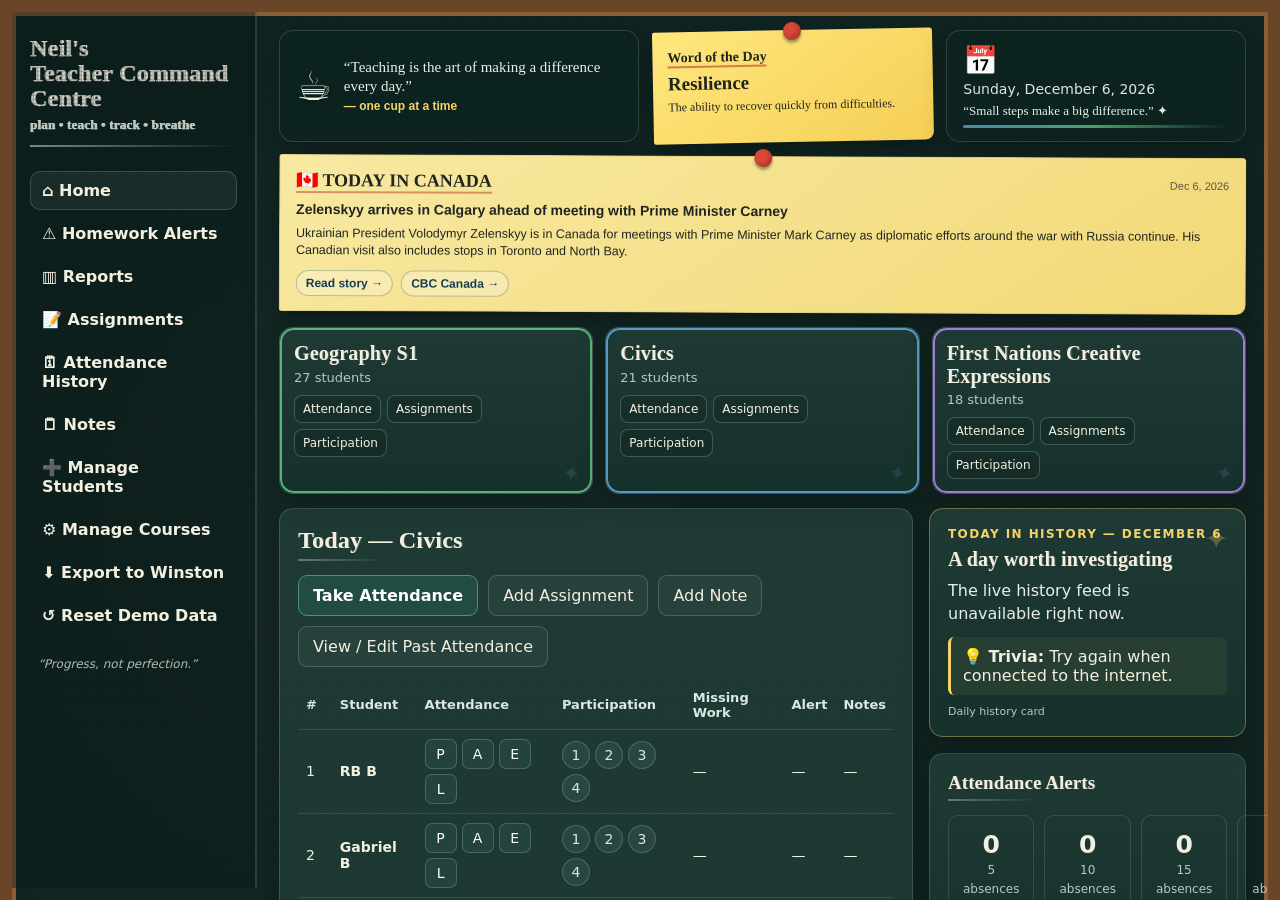
==== fresh-winston.html @ 2be501fc "Add uncached entry point for Winston export fix" ====
<!DOCTYPE html>
<html lang="en">
<head>
<meta charset="utf-8" />
<meta name="viewport" content="width=device-width,initial-scale=1,viewport-fit=cover" />
<meta name="theme-color" content="#102421">
<title>Neil's Teacher Command Centre</title>
<style>html,body{margin:0;width:100%;height:100%;background:#3e2919;overflow:hidden}iframe{display:block;width:100%;height:100%;border:0;background:#102421}</style>
</head>
<body>
<iframe id="shell" src="core.html?v=fresh-winston-v5-20260910" title="Teacher Command Centre"></iframe>
<script>
const shell=document.getElementById('shell');
function loadExtras(){
  const coreDoc=shell.contentDocument;if(!coreDoc||!coreDoc.body||coreDoc.getElementById('extrasLoader'))return;
  const marker=coreDoc.createElement('div');marker.id='extrasLoader';marker.hidden=true;coreDoc.body.appendChild(marker);
  const app=coreDoc.getElementById('app');
  const installBridge=()=>{const legacyDoc=app?.contentDocument;if(!legacyDoc||!legacyDoc.body||legacyDoc.getElementById('teacherApiBridge'))return false;const bridge=legacyDoc.createElement('script');bridge.id='teacherApiBridge';bridge.textContent=`window.ROSTERS=ROSTERS;window.KEY=KEY;window.esc=esc;window.renderAll=renderAll;window.absences=absences;window.state=state;`;legacyDoc.body.appendChild(bridge);return true;};
  function addScript(src,onload){const s=coreDoc.createElement('script');s.src=src;if(onload)s.onload=onload;coreDoc.body.appendChild(s)}
  let attempts=0;const timer=setInterval(()=>{if(installBridge()||++attempts>40){clearInterval(timer);addScript('v1-controls.js?v=fresh-v5',()=>{addScript('notes-export.js?v=fresh-v5',()=>{addScript('winston-share.js?v=fresh-v5')});addScript('roster-delete.js?v=fresh-v5');addScript('reminders.js?v=fresh-v5');addScript('navigation-fix.js?v=fresh-v5',()=>{addScript('student-sort.js?v=fresh-v5',()=>{addScript('attendance-ui-fix.js?v=fresh-v5',()=>{addScript('attendance-grid-entry.js?v=fresh-v5',()=>{addScript('assignment-edit.js?v=fresh-v5',()=>{addScript('assignment-calendar.js?v=fresh-v5');addScript('today-canada.js?v=fresh-v5');addScript('export-nav-fix.js?v=fresh-v5');addScript('history-refresh.js?v=fresh-v5');});});});});});});}},150);
}
function forceWinstonButton(){try{const core=shell.contentDocument,app=core&&core.getElementById('app'),d=app&&app.contentDocument,w=app&&app.contentWindow;if(!d||!w||!w.state)return;const old=d.getElementById('downloadWinstonJson');if(!old)return;if(old.dataset.inlineWinstonV5==='1')return;const btn=old.cloneNode(true);btn.id='downloadWinstonJson';btn.dataset.inlineWinstonV5='1';btn.textContent='↗ Send to Winston';old.replaceWith(btn);const section=d.getElementById('winstonExportView');const help=section&&section.querySelector('.export-top .history-help');if(help)help.textContent='Copy your current teacher data, then paste it directly into your ChatGPT conversation with Winston.';const card=btn.closest('.export-card');if(card){const h=card.querySelector('h3');if(h)h.textContent='Send to Winston';const p=card.querySelector('p');if(p)p.textContent='Copies attendance, participation, notes, missing work, and assignment data. Then return to ChatGPT, paste, and send — no downloaded file needed.';}btn.onclick=async function(e){e.preventDefault();e.stopPropagation();const payload=JSON.stringify({format:'teacher-command-centre-winston-export',version:5,exportedAt:new Date().toISOString(),teacherApp:{currentClass:w.currentClass,studentData:w.state},assignmentTracker:(()=>{try{return JSON.parse(w.localStorage.getItem('neil_teacher_assignments_v1'))||{}}catch(_){return{}}})()},null,2);try{await navigator.clipboard.writeText(payload);btn.textContent='✓ Copied — paste in ChatGPT';let s=d.getElementById('winstonSendStatus');if(!s){s=d.createElement('div');s.id='winstonSendStatus';btn.insertAdjacentElement('afterend',s)}s.textContent='Ready. Return to this ChatGPT conversation, press Ctrl+V, and send. Winston will reply “Yeah I got it.”';s.style.cssText='margin-top:10px;padding:10px 12px;border-radius:8px;border:1px solid rgba(99,214,139,.45);background:rgba(99,214,139,.08);font-size:13px';}catch(err){btn.textContent='Copy failed';alert('Clipboard access was blocked by the browser.');}}}catch(e){console.error(e)}}
shell.addEventListener('load',()=>{setTimeout(loadExtras,300);setTimeout(forceWinstonButton,1600)});setTimeout(loadExtras,1200);setInterval(forceWinstonButton,400);
</script>
</body>
</html>
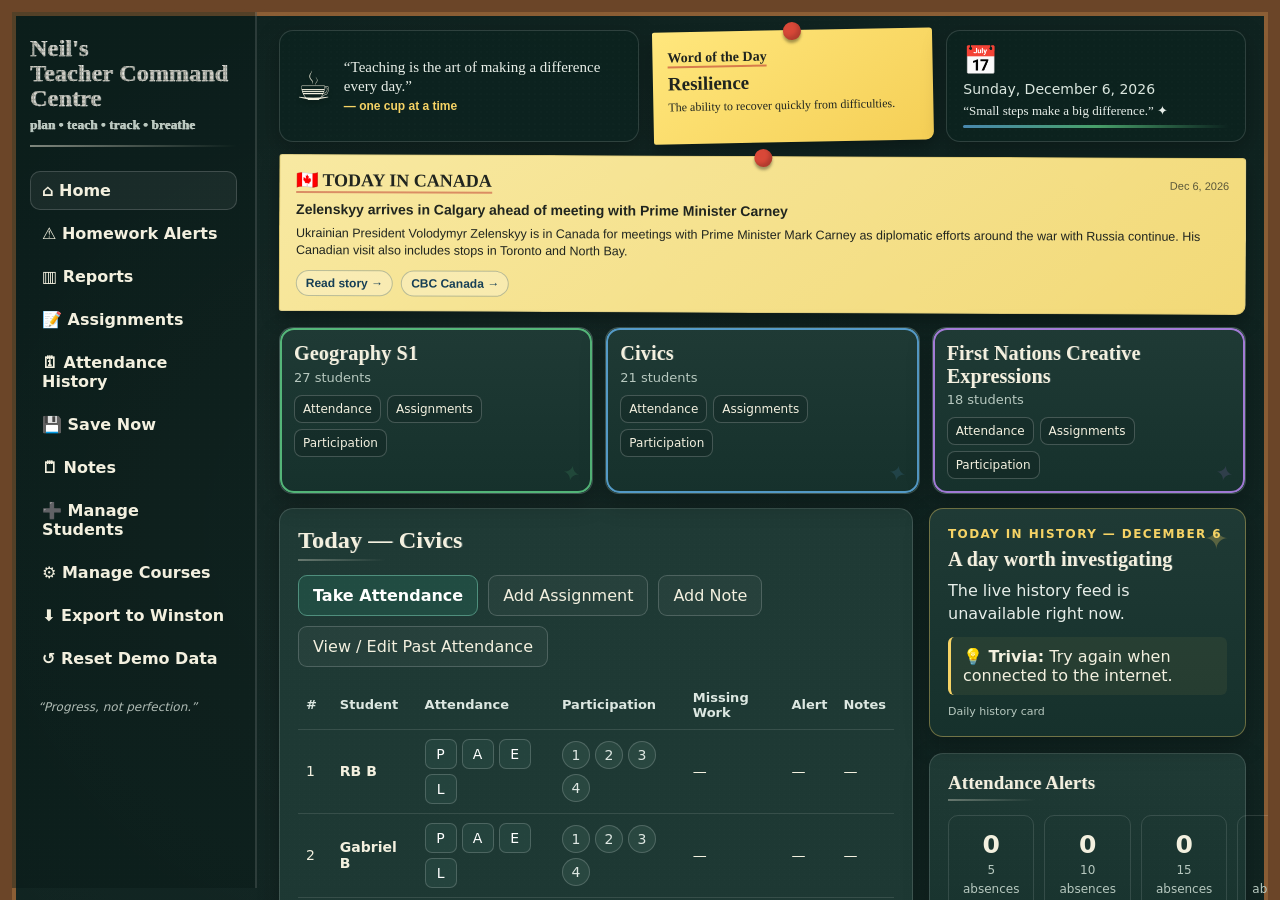
==== commit 1e3e7ab9: "Repair fresh Winston page and restore manual save" ====
--- a/fresh-winston.html
+++ b/fresh-winston.html
@@ -8,19 +8,6 @@
 <style>html,body{margin:0;width:100%;height:100%;background:#3e2919;overflow:hidden}iframe{display:block;width:100%;height:100%;border:0;background:#102421}</style>
 </head>
 <body>
-<iframe id="shell" src="core.html?v=fresh-winston-v5-20260910" title="Teacher Command Centre"></iframe>
-<script>
-const shell=document.getElementById('shell');
-function loadExtras(){
-  const coreDoc=shell.contentDocument;if(!coreDoc||!coreDoc.body||coreDoc.getElementById('extrasLoader'))return;
-  const marker=coreDoc.createElement('div');marker.id='extrasLoader';marker.hidden=true;coreDoc.body.appendChild(marker);
-  const app=coreDoc.getElementById('app');
-  const installBridge=()=>{const legacyDoc=app?.contentDocument;if(!legacyDoc||!legacyDoc.body||legacyDoc.getElementById('teacherApiBridge'))return false;const bridge=legacyDoc.createElement('script');bridge.id='teacherApiBridge';bridge.textContent=`window.ROSTERS=ROSTERS;window.KEY=KEY;window.esc=esc;window.renderAll=renderAll;window.absences=absences;window.state=state;`;legacyDoc.body.appendChild(bridge);return true;};
-  function addScript(src,onload){const s=coreDoc.createElement('script');s.src=src;if(onload)s.onload=onload;coreDoc.body.appendChild(s)}
-  let attempts=0;const timer=setInterval(()=>{if(installBridge()||++attempts>40){clearInterval(timer);addScript('v1-controls.js?v=fresh-v5',()=>{addScript('notes-export.js?v=fresh-v5',()=>{addScript('winston-share.js?v=fresh-v5')});addScript('roster-delete.js?v=fresh-v5');addScript('reminders.js?v=fresh-v5');addScript('navigation-fix.js?v=fresh-v5',()=>{addScript('student-sort.js?v=fresh-v5',()=>{addScript('attendance-ui-fix.js?v=fresh-v5',()=>{addScript('attendance-grid-entry.js?v=fresh-v5',()=>{addScript('assignment-edit.js?v=fresh-v5',()=>{addScript('assignment-calendar.js?v=fresh-v5');addScript('today-canada.js?v=fresh-v5');addScript('export-nav-fix.js?v=fresh-v5');addScript('history-refresh.js?v=fresh-v5');});});});});});});}},150);
-}
-function forceWinstonButton(){try{const core=shell.contentDocument,app=core&&core.getElementById('app'),d=app&&app.contentDocument,w=app&&app.contentWindow;if(!d||!w||!w.state)return;const old=d.getElementById('downloadWinstonJson');if(!old)return;if(old.dataset.inlineWinstonV5==='1')return;const btn=old.cloneNode(true);btn.id='downloadWinstonJson';btn.dataset.inlineWinstonV5='1';btn.textContent='↗ Send to Winston';old.replaceWith(btn);const section=d.getElementById('winstonExportView');const help=section&&section.querySelector('.export-top .history-help');if(help)help.textContent='Copy your current teacher data, then paste it directly into your ChatGPT conversation with Winston.';const card=btn.closest('.export-card');if(card){const h=card.querySelector('h3');if(h)h.textContent='Send to Winston';const p=card.querySelector('p');if(p)p.textContent='Copies attendance, participation, notes, missing work, and assignment data. Then return to ChatGPT, paste, and send — no downloaded file needed.';}btn.onclick=async function(e){e.preventDefault();e.stopPropagation();const payload=JSON.stringify({format:'teacher-command-centre-winston-export',version:5,exportedAt:new Date().toISOString(),teacherApp:{currentClass:w.currentClass,studentData:w.state},assignmentTracker:(()=>{try{return JSON.parse(w.localStorage.getItem('neil_teacher_assignments_v1'))||{}}catch(_){return{}}})()},null,2);try{await navigator.clipboard.writeText(payload);btn.textContent='✓ Copied — paste in ChatGPT';let s=d.getElementById('winstonSendStatus');if(!s){s=d.createElement('div');s.id='winstonSendStatus';btn.insertAdjacentElement('afterend',s)}s.textContent='Ready. Return to this ChatGPT conversation, press Ctrl+V, and send. Winston will reply “Yeah I got it.”';s.style.cssText='margin-top:10px;padding:10px 12px;border-radius:8px;border:1px solid rgba(99,214,139,.45);background:rgba(99,214,139,.08);font-size:13px';}catch(err){btn.textContent='Copy failed';alert('Clipboard access was blocked by the browser.');}}}catch(e){console.error(e)}}
-shell.addEventListener('load',()=>{setTimeout(loadExtras,300);setTimeout(forceWinstonButton,1600)});setTimeout(loadExtras,1200);setInterval(forceWinstonButton,400);
-</script>
+<script>location.replace('./?v=winston-final-v6-20260910');</script>
 </body>
 </html>
